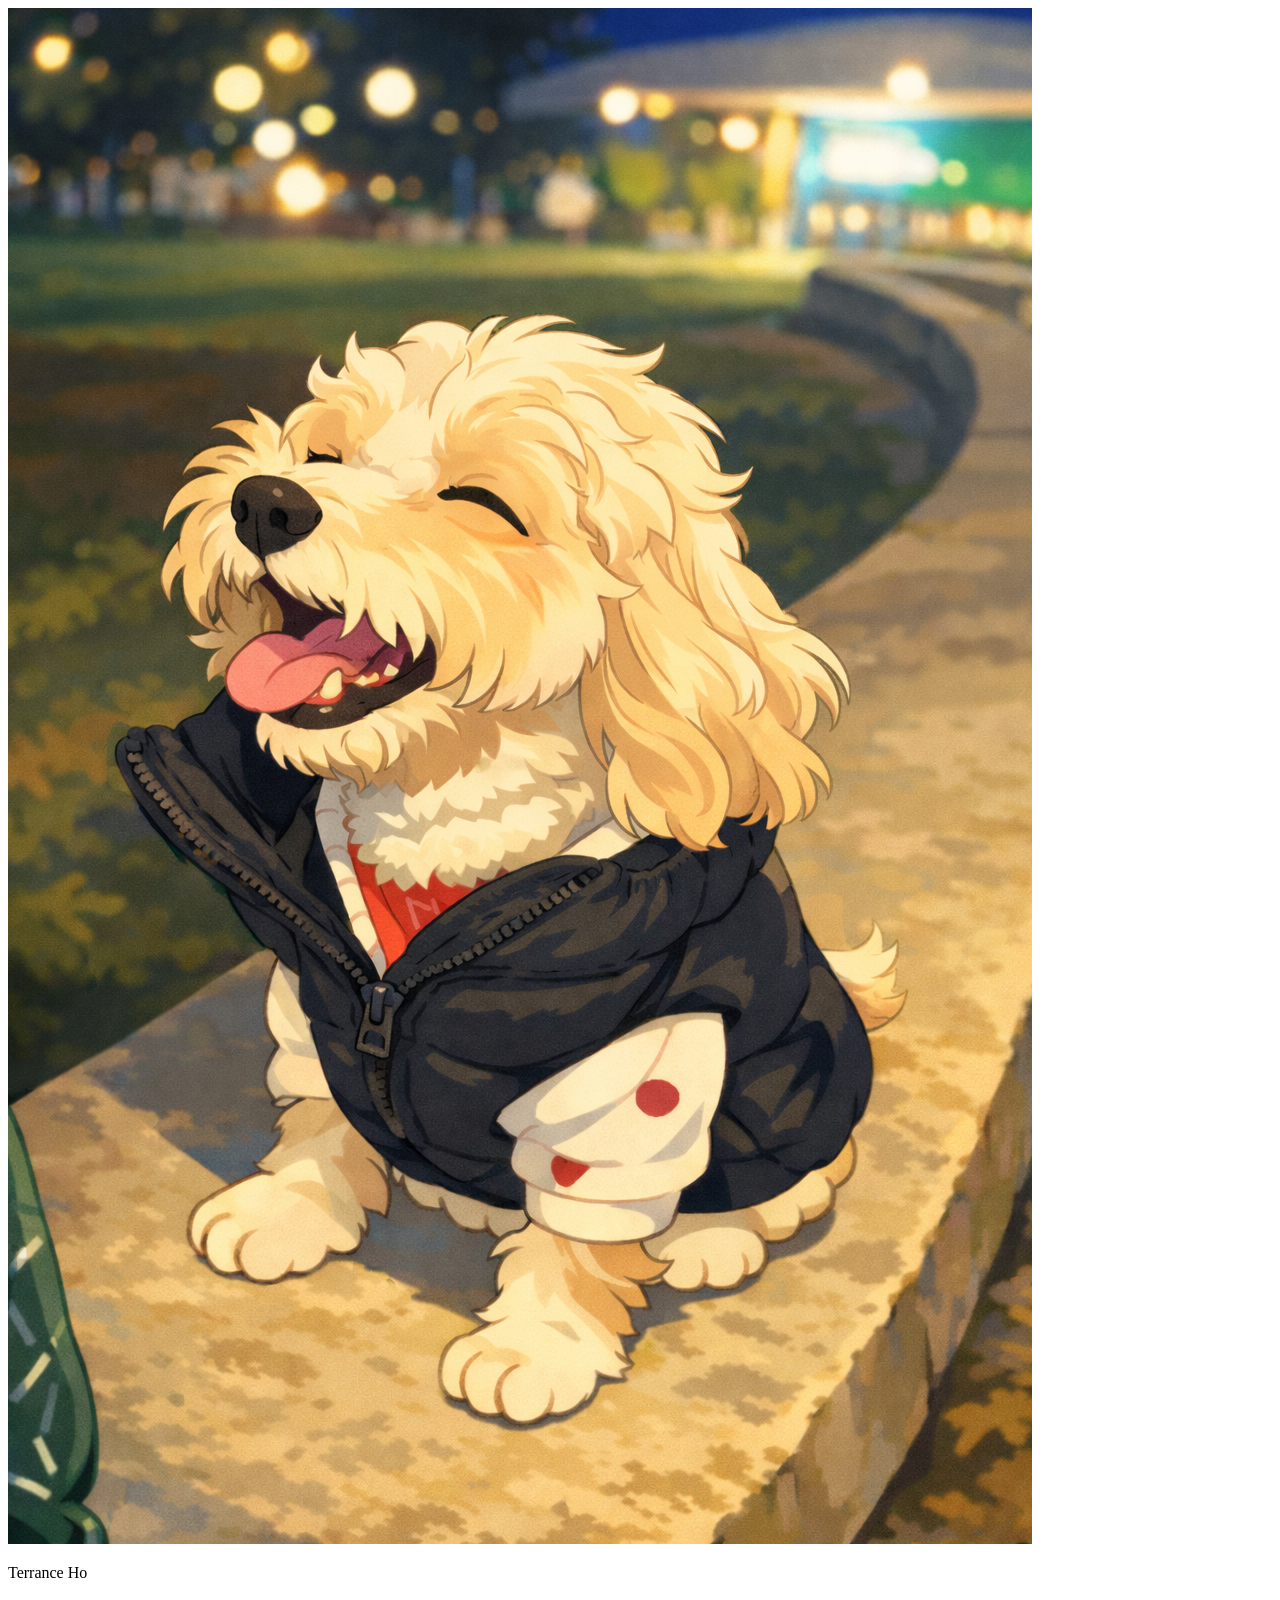
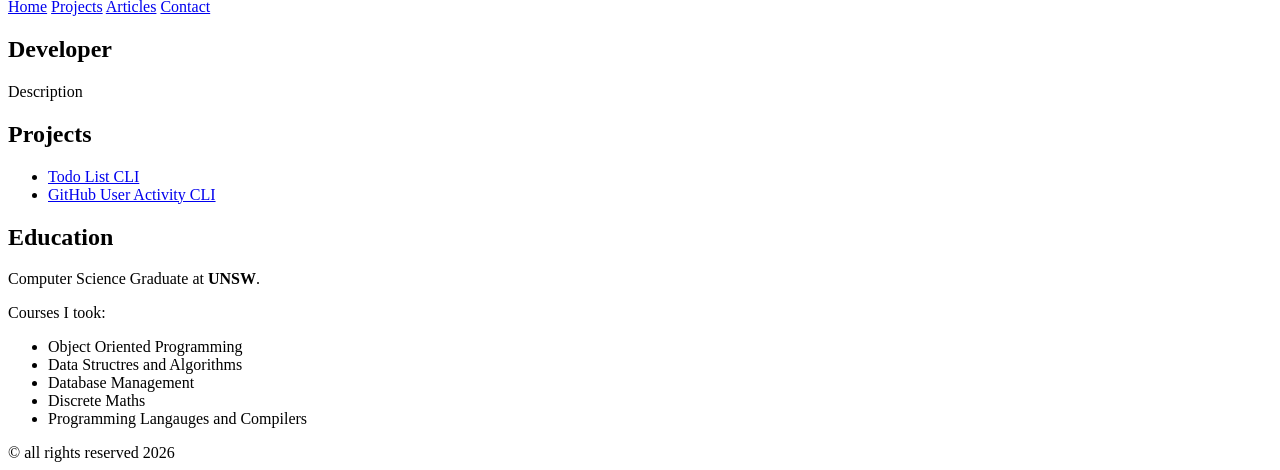
==== index.html @ a8b29691 "basic page layout and file creation" ====
<!DOCTYPE html>
<html lang="en">
<head>
    <meta charset="UTF-8">
    <meta name="viewport" content="width=device-width, initial-scale=1.0">
    <title>Basic HTML Page</title>
</head>
<body>
    <header>
        <section class="top-left">
            <img src="maji_13.png">
            <p>Terrance Ho</p>
        </section>
        <section class="top-right">
            <nav>
                <a href="../pages/home.html">Home</a>
                <a href="../pages/projects.html">Projects</a>
                <a href="../pages/articles.html">Articles</a>
                <a href="../pages/contact.html">Contact</a>
            </nav>
        </section>
        <section class="heading">
            <h1>Developer</h1>
            <p>Description</p>
        </section>
    </header>
    <main>
        <section class="projects">
            <h2>Projects</h2>
            <ul>
                <li><a href="https://github.com/ter-h/task-cli">Todo List CLI</a></li>
                <li><a href="https://github.com/ter-h/GitHub-User-Activity-CLI/tree/github_events_main">GitHub User Activity CLI</a></li>
            </ul>
        </section>
        <section class="education">
            <h2>Education</h2>
            <p>Computer Science Graduate at <b>UNSW</b>.</p>
            <p>Courses I took:</p>
            <ul>
                <li>Object Oriented Programming</li>
                <li>Data Structres and Algorithms</li>
                <li>Database Management</li>
                <li>Discrete Maths</li>
                <li>Programming Langauges and Compilers</li>
            </ul>
        </section>
    </main>

    <footer>&copy; all rights reserved 2026</footer>

</body>
</html>
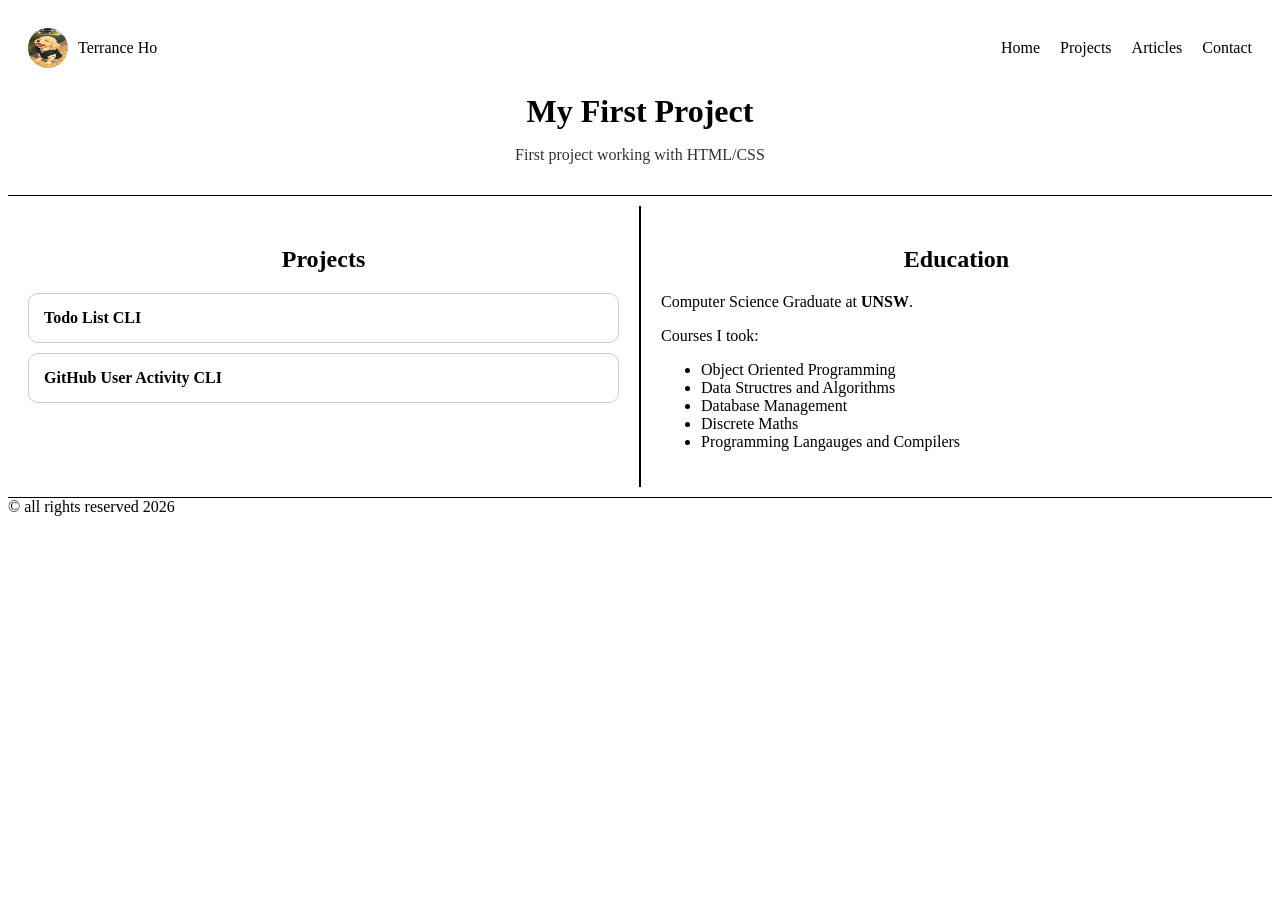
==== commit 3bfe0847: "added styling to pages and create content for all pages" ====
--- a/index.html
+++ b/index.html
@@ -4,30 +4,31 @@
     <meta charset="UTF-8">
     <meta name="viewport" content="width=device-width, initial-scale=1.0">
     <title>Basic HTML Page</title>
+    <link rel="stylesheet" href="../css/styles.css">
 </head>
 <body>
     <header>
         <section class="top-left">
-            <img src="maji_13.png">
+            <img src="../img/maji_13.png">
             <p>Terrance Ho</p>
         </section>
         <section class="top-right">
             <nav>
-                <a href="../pages/home.html">Home</a>
+                <a href="../index.html">Home</a>
                 <a href="../pages/projects.html">Projects</a>
                 <a href="../pages/articles.html">Articles</a>
                 <a href="../pages/contact.html">Contact</a>
             </nav>
         </section>
         <section class="heading">
-            <h1>Developer</h1>
-            <p>Description</p>
+            <h1>My First Project</h1>
+            <p>First project working with HTML/CSS</p>
         </section>
     </header>
-    <main>
+    <main class="container">
         <section class="projects">
             <h2>Projects</h2>
-            <ul>
+            <ul class="project-list">
                 <li><a href="https://github.com/ter-h/task-cli">Todo List CLI</a></li>
                 <li><a href="https://github.com/ter-h/GitHub-User-Activity-CLI/tree/github_events_main">GitHub User Activity CLI</a></li>
             </ul>
--- a/css/styles.css
+++ b/css/styles.css
@@ -0,0 +1,101 @@
+header {
+    display: flex;
+    flex-wrap: wrap;
+    justify-content: space-between;
+    align-items: center;
+    padding: 15px 20px;
+    border-bottom: 1px solid black;
+    margin-bottom: 10px;
+}
+
+.top-left {
+    display: flex;
+    align-items: center;
+    gap: 10px;
+}
+
+.top-left img {
+    width: 40px;
+    height: 40px;
+    border-radius: 50%;
+}
+
+.top-right nav {
+    display: flex;
+    gap: 20px;
+}
+
+.top-right a {
+    text-decoration: none;
+    font-weight: 500;
+    color: black;
+}
+
+.top-right a:hover {
+    text-decoration: underline;
+}
+
+.top-right a:visited {
+    color: inherit;
+}
+
+.heading {
+  width: 100%;
+  text-align: center;
+  margin-top: 20px;
+}
+
+.heading h1 {
+  font-size: 2rem;
+  margin: 0;
+}
+
+.heading p {
+  opacity: 0.8;
+}
+
+.container {
+    display: flex;
+    border-bottom: 1px solid black;
+}
+
+.projects,
+.education {
+    flex: 1;
+    padding: 20px;
+    margin-bottom: 10px;
+}
+
+.projects {
+    border-right: 2px solid black;
+}
+
+h2 {
+    text-align: center;
+}
+
+.project-list {
+    list-style: none;
+    padding: 0;
+}
+
+.project-list li {
+    border: 1px solid #ccc;
+    border-radius: 10px;
+    padding: 15px;
+    margin-bottom: 10px;
+
+    transition: 0.2s ease;
+}
+
+.project-list li:hover {
+    transform: translateY(-2px);
+    box-shadow: 0 4px 12px rgba(0,0,0,0.1);
+}
+
+.project-list a {
+    display: block;
+    text-decoration: none;
+    color: black;
+    font-weight: bold;
+}
